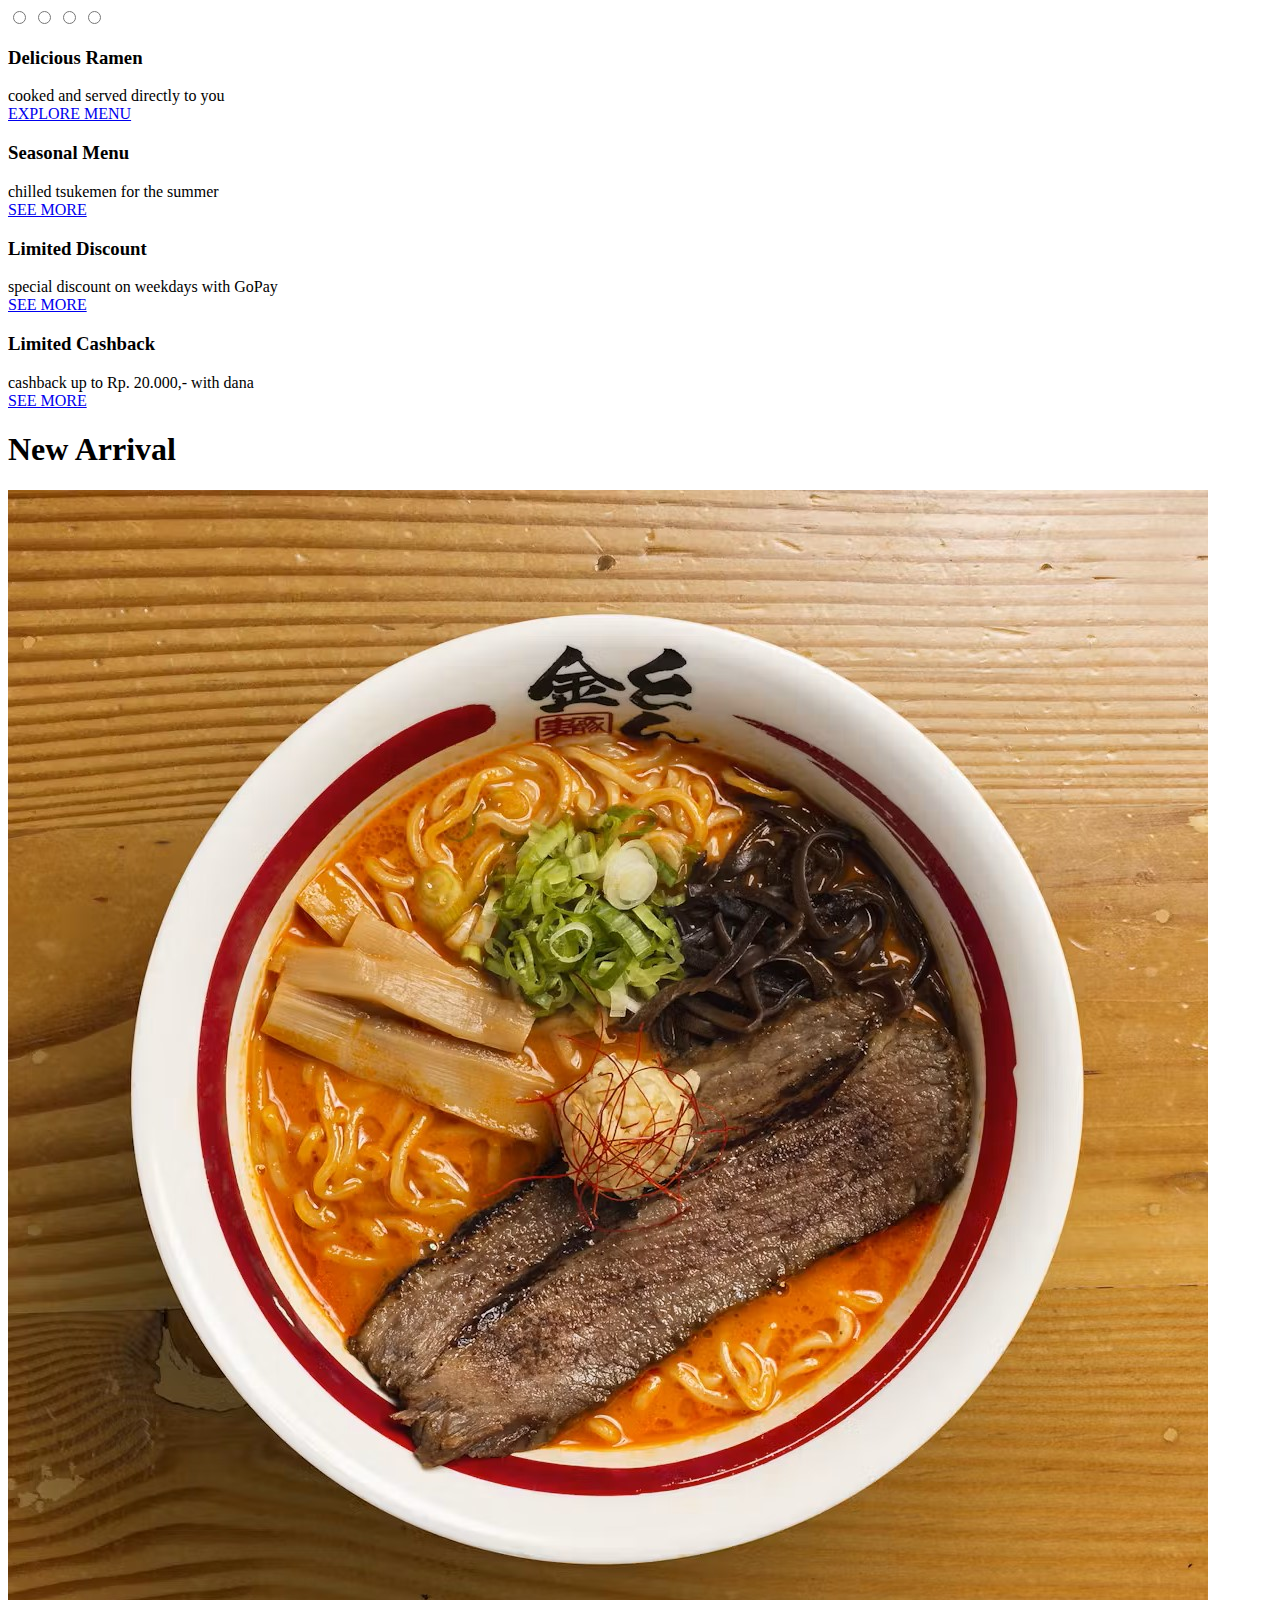
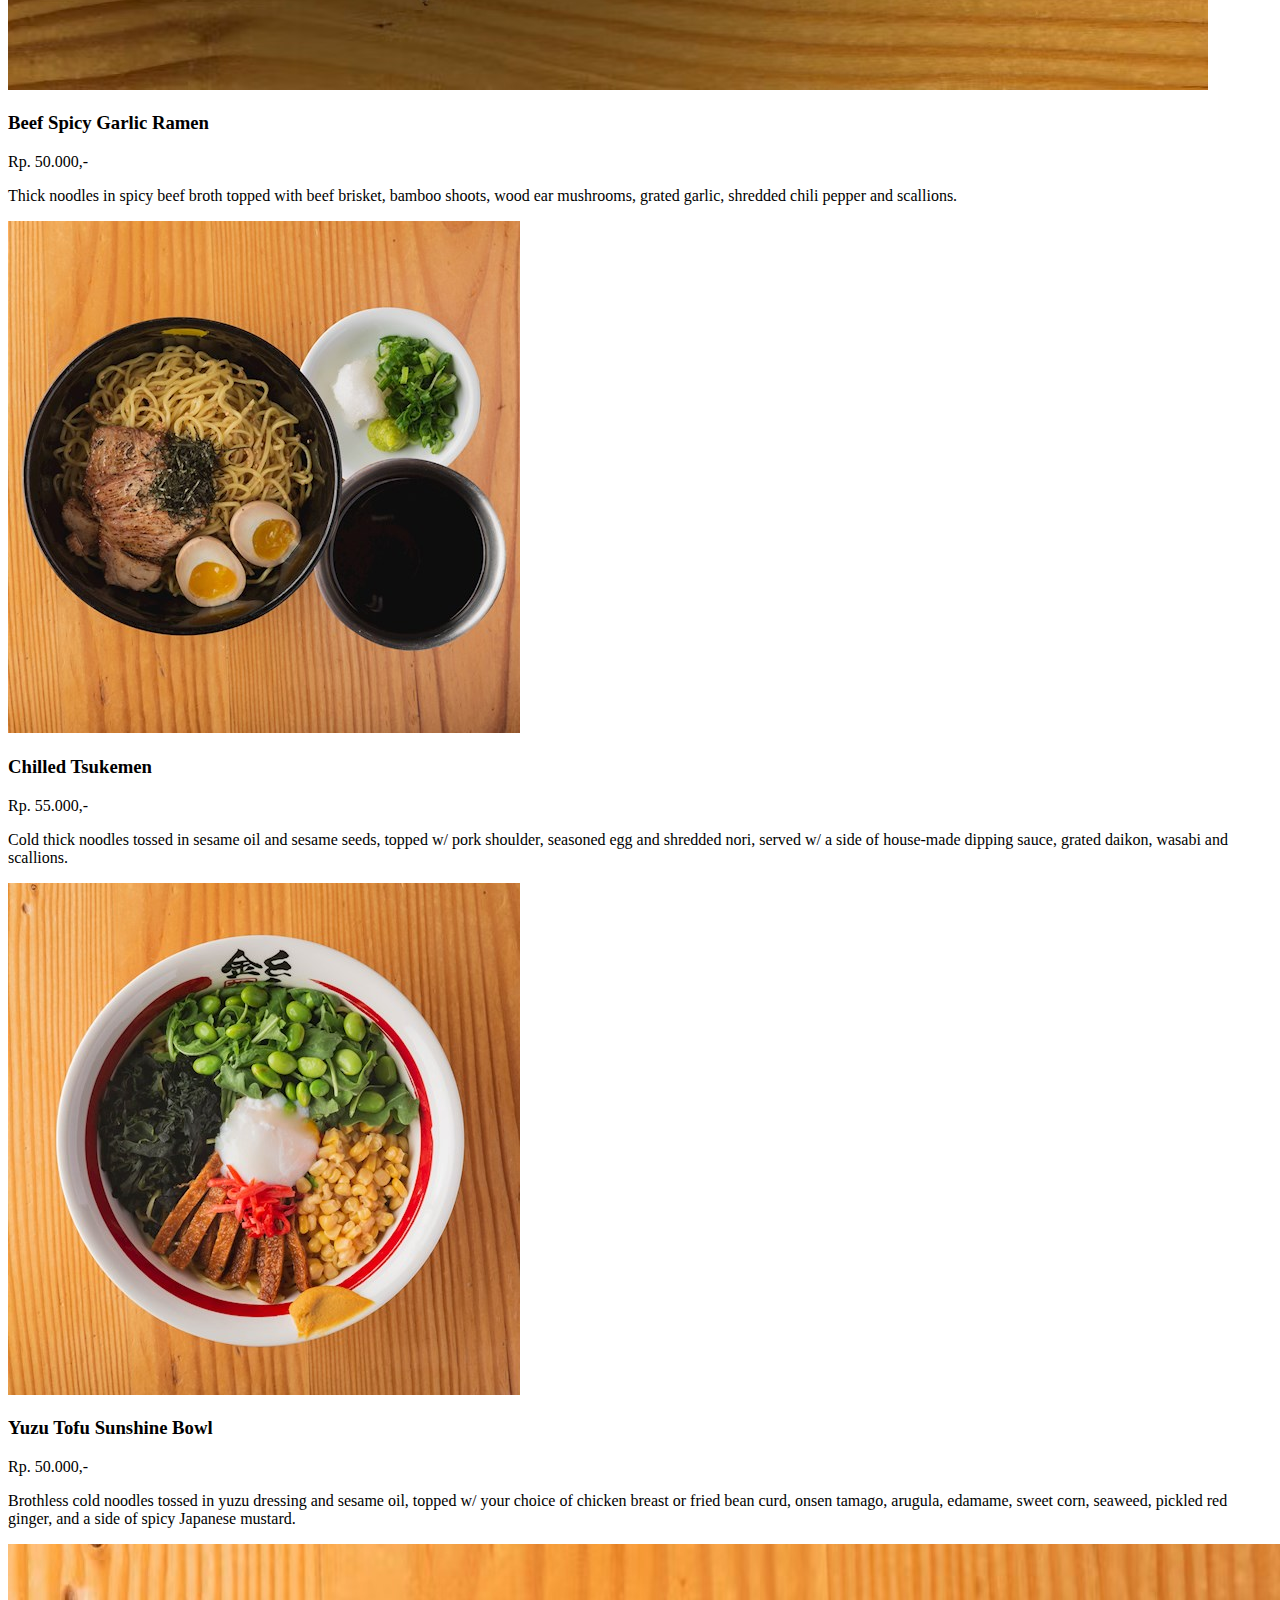
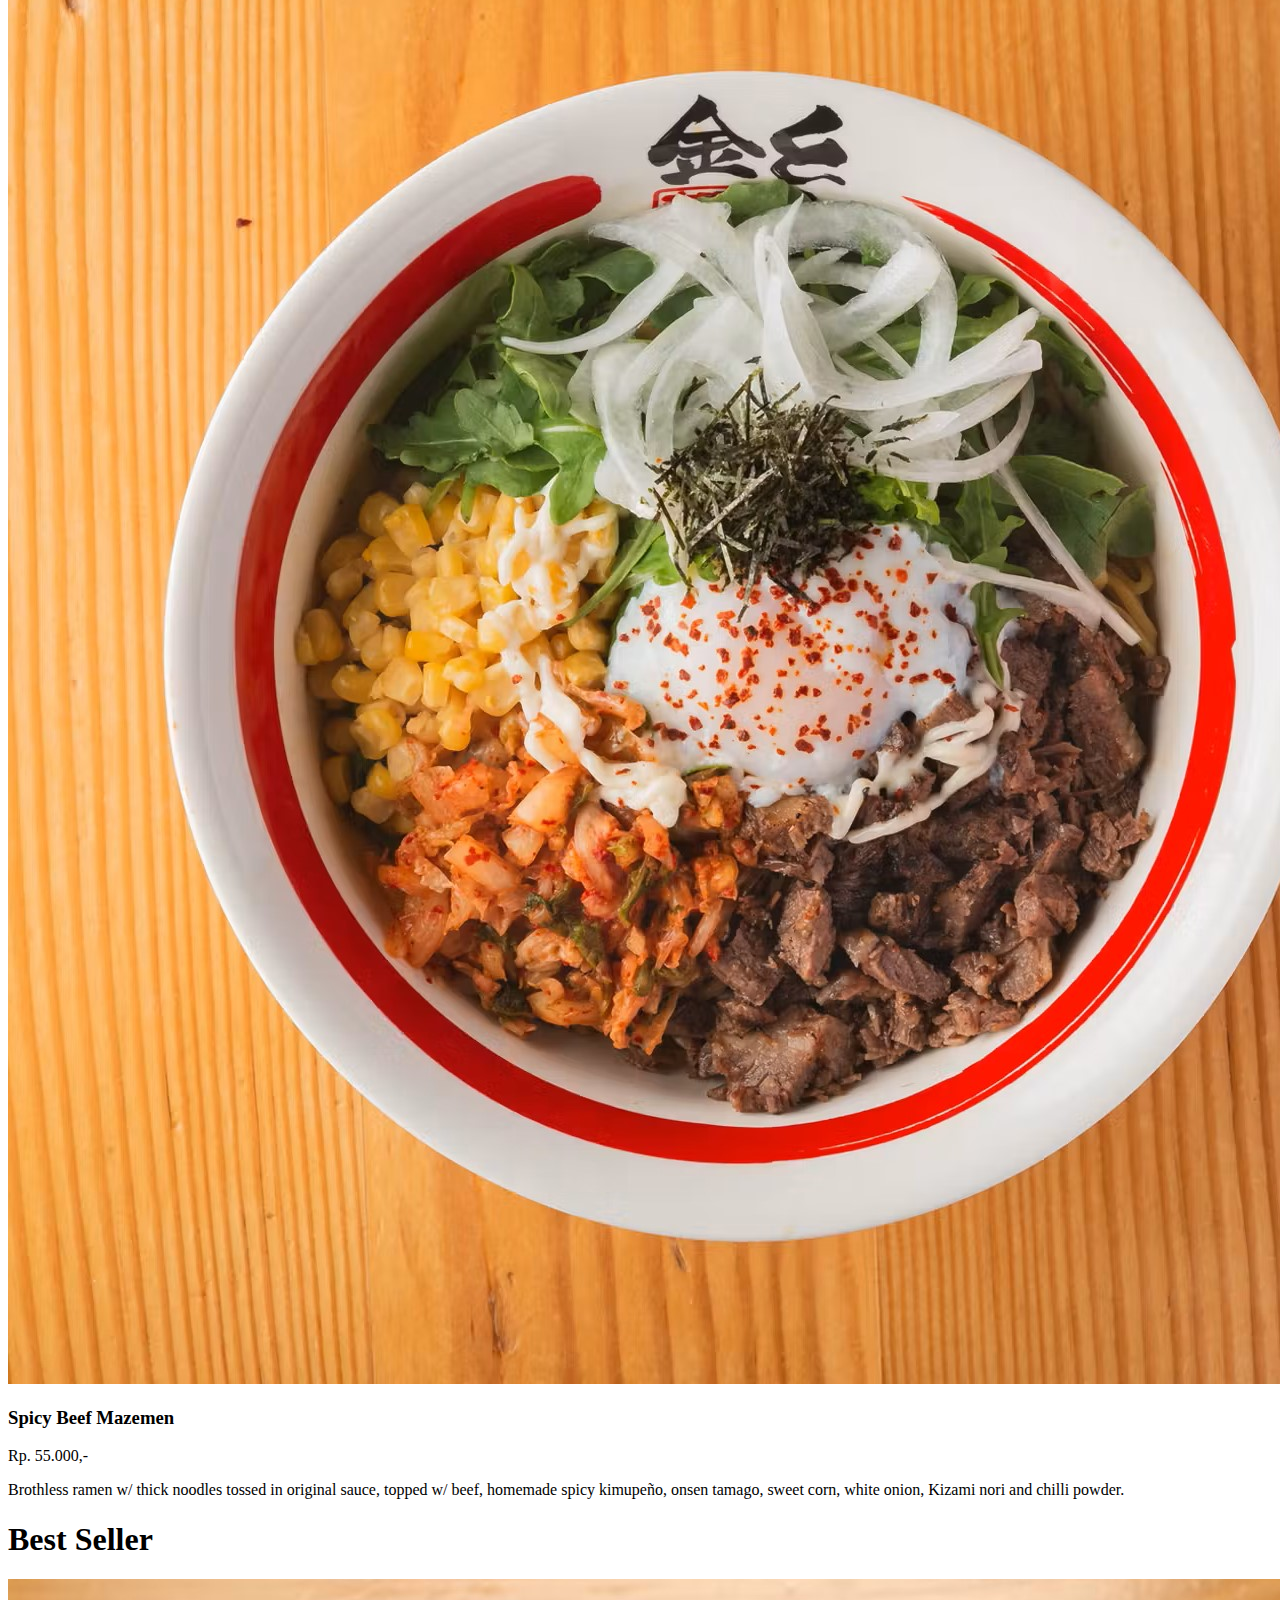
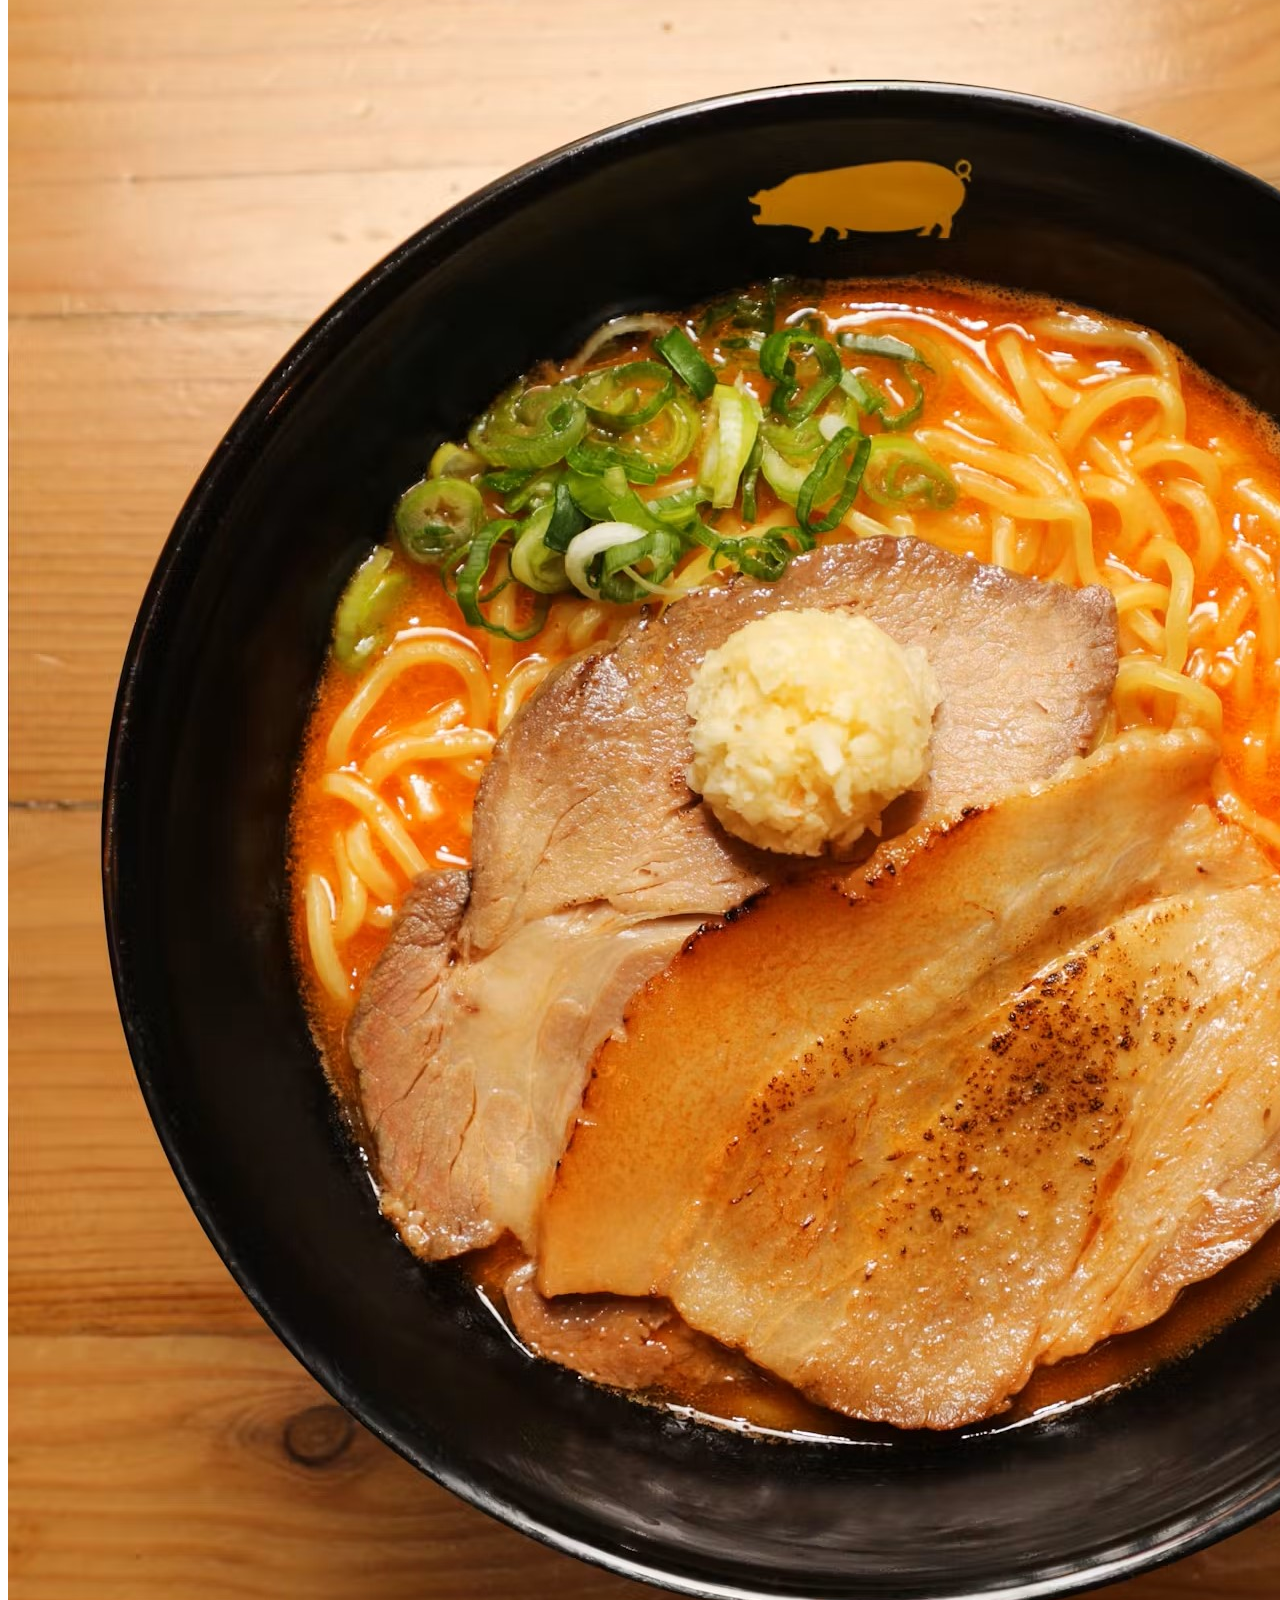
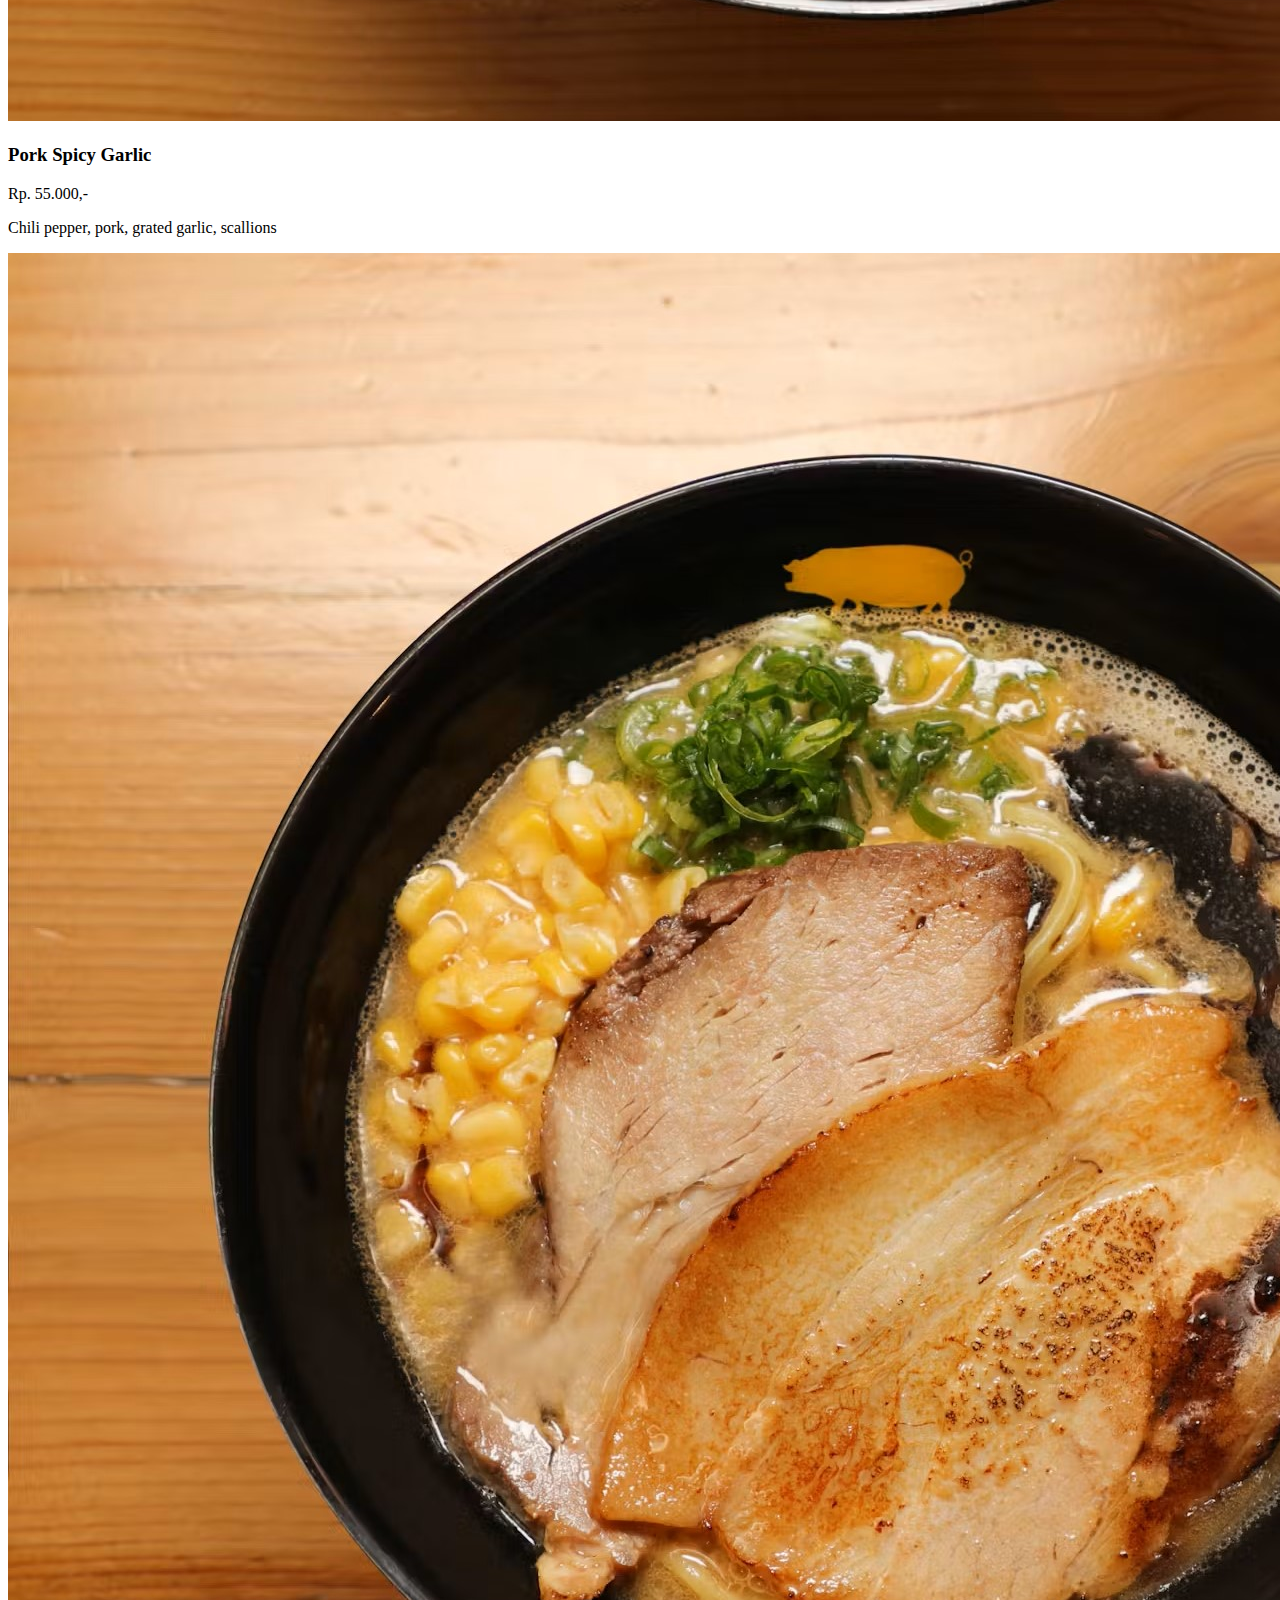
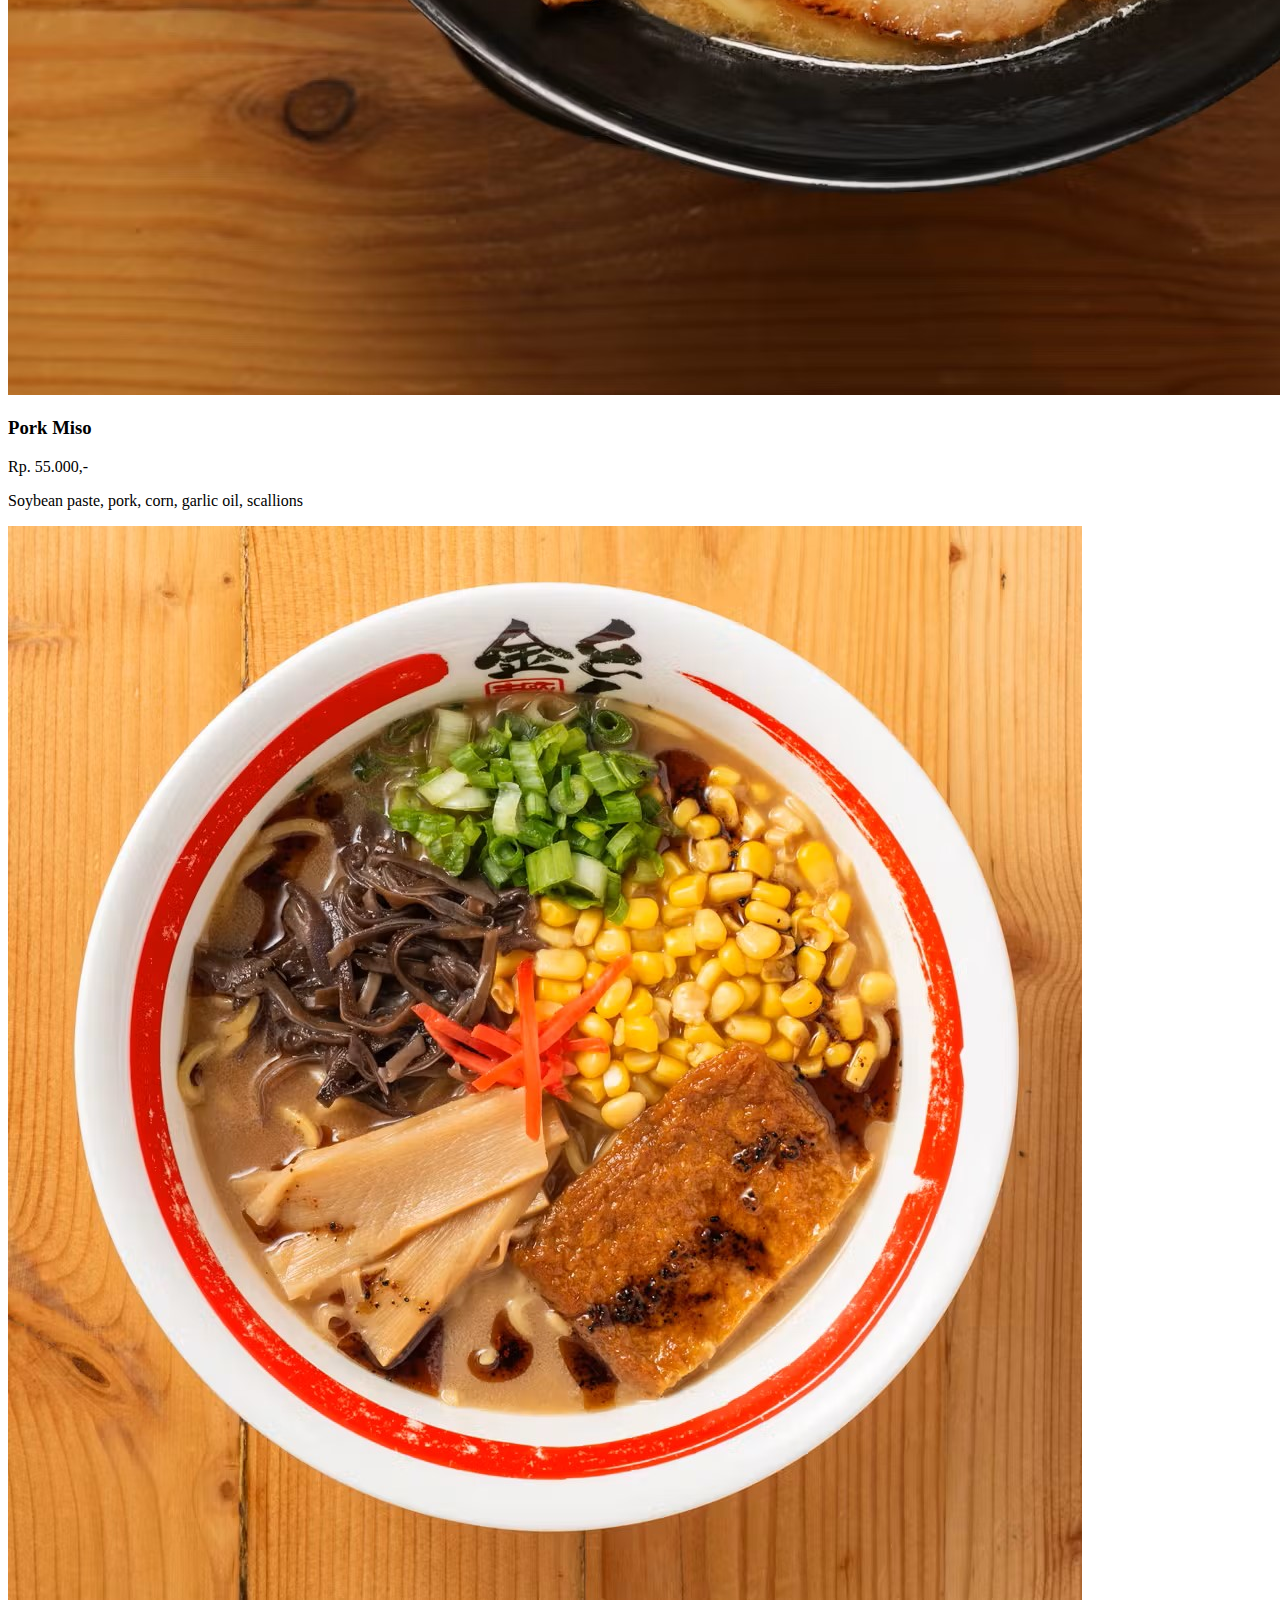
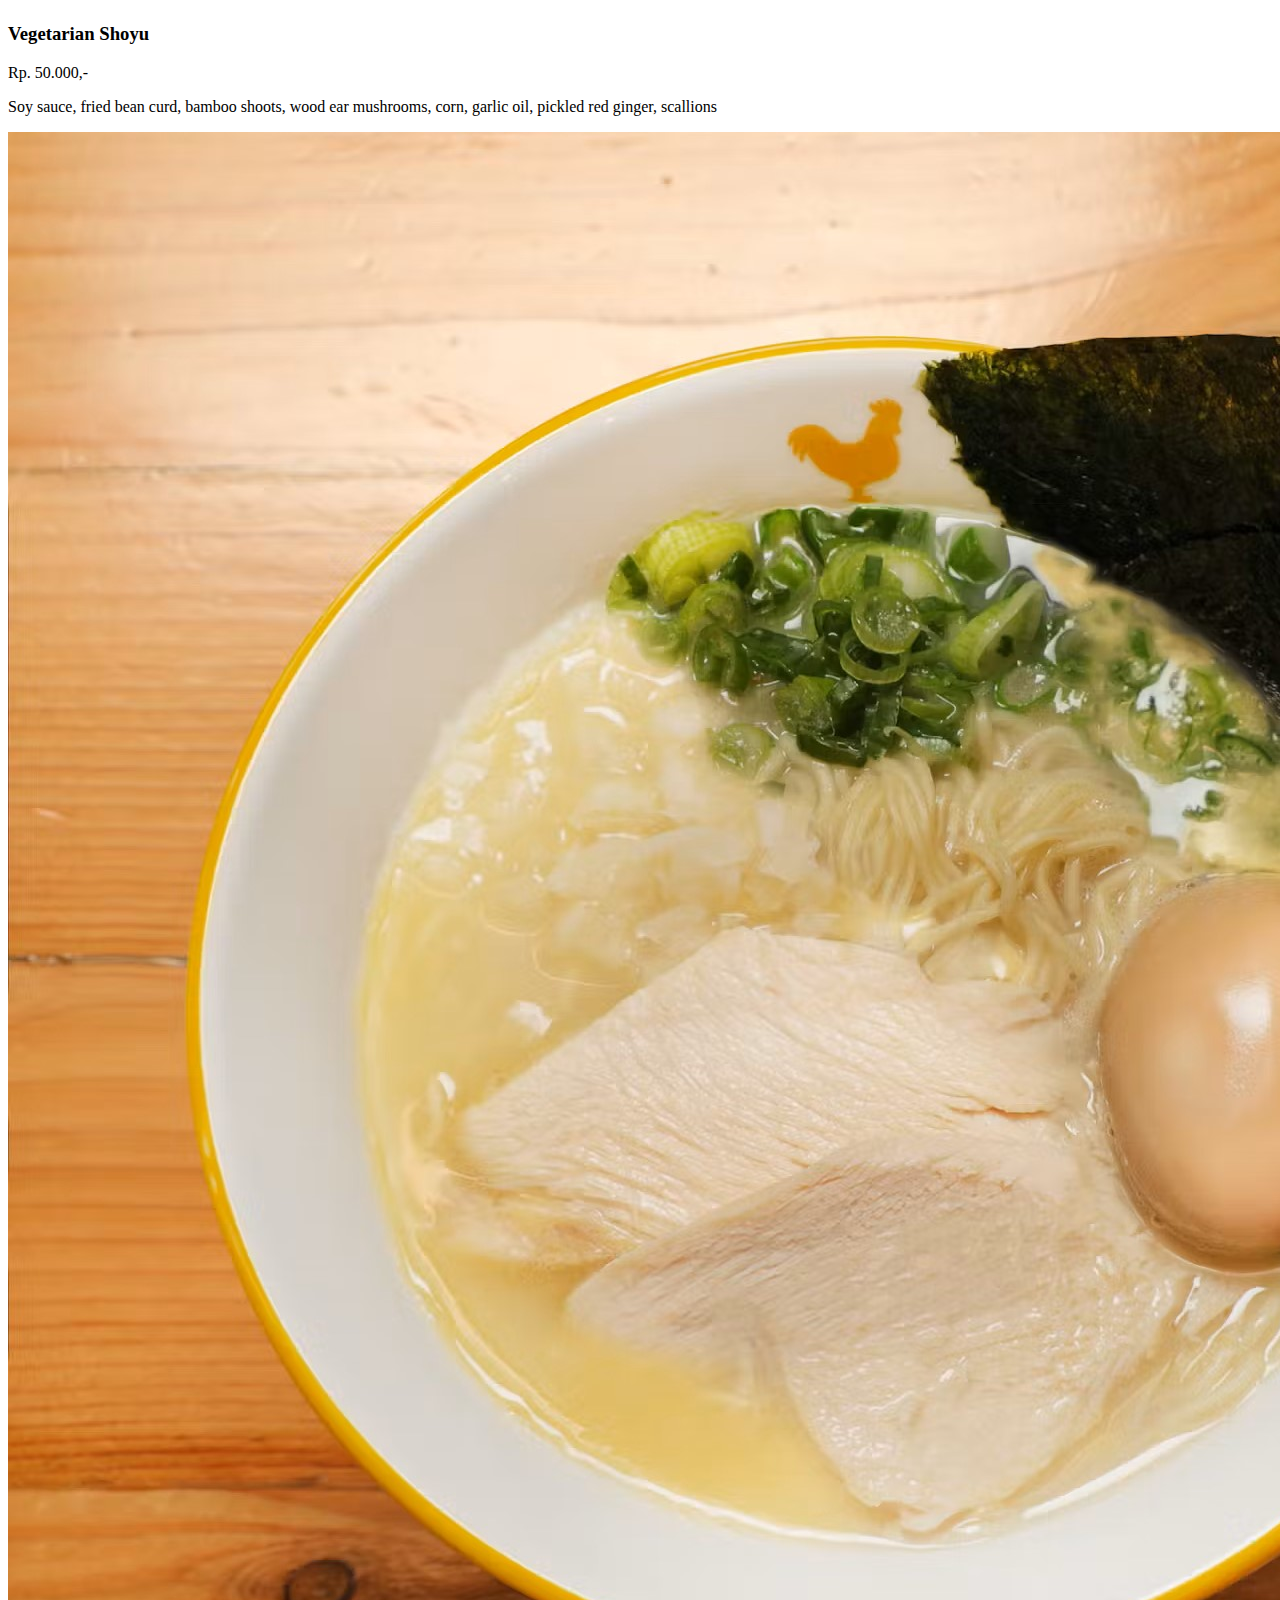
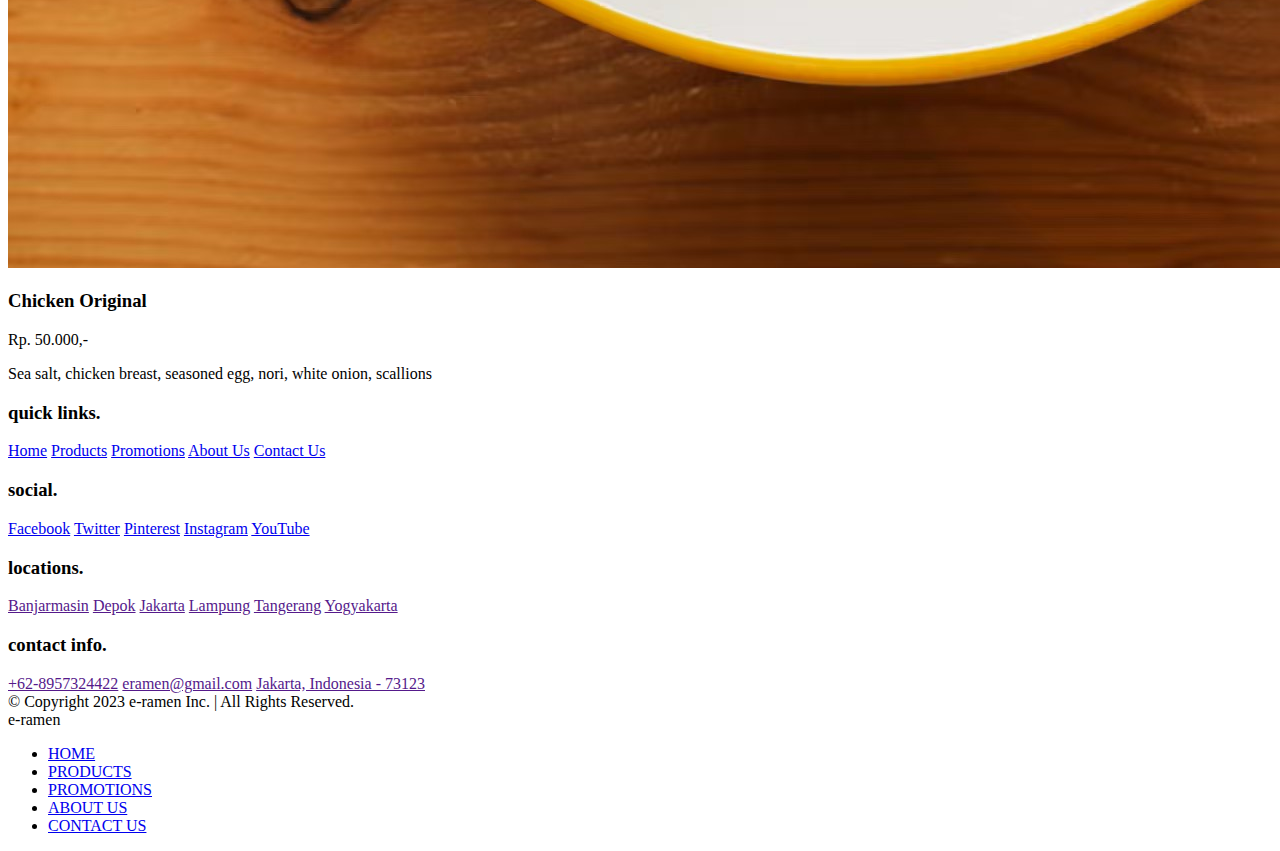
==== index.html @ ca751878 "HTML, CSS, JS and Assets" ====
<!DOCTYPE html>
<html lang="en">
<head>
    <meta charset="UTF-8">
    <meta http-equiv="X-UA-Compatible" content="IE=edge">
    <meta name="viewport" content="width=device-width, initial-scale=1.0">
    <title>Document</title>
    <link rel="stylesheet" href="CSS/index.css">
    <script defer src="JS/index.js"></script>
    <script defer src="JS/navbar.js"></script>
    <link rel="preconnect" href="https://fonts.googleapis.com">
<link rel="preconnect" href="https://fonts.gstatic.com" crossorigin>
<link href="https://fonts.googleapis.com/css2?family=Montserrat&family=Rampart+One&display=swap" rel="stylesheet">
</head>
<body>
    <div class="carousel">
        <div class="gallery">
            <!-- functional buttons -->
            <input type="radio" name="radio-btn" id="radio1">
            <input type="radio" name="radio-btn" id="radio2">
            <input type="radio" name="radio-btn" id="radio3">
            <input type="radio" name="radio-btn" id="radio4">

            <!-- Carousel Content -->
            <div class="slide first">
                <!-- home banner -->
                <section class="banner" id="banner1">
                    <div class="content">
                        <h3>Delicious Ramen</h3>
                        <span>cooked and served directly to you</span> <br>
                        <a href="products.html" class="button">EXPLORE MENU</a>
                    </div>
                </section>
            </div>

            <div class="slide">
                <section class="banner2" id="banner">
                    <div class="content">
                        <h3>Seasonal Menu</h3>
                        <span>chilled tsukemen for the summer</span>
                        <br>
                        <a href="products.html" class="button">SEE MORE</a>
                    </div>
                </section>
            </div>
            
            <div class="slide">
                <section class="banner3" id="banner">
                    <div class="content">
                        <h3>Limited Discount</h3> 
                        <span>special discount on weekdays with GoPay</span>
                        <br>
                        <a href="promotions.html" class="button">SEE MORE</a>
                    </div>
                </section>
            </div>

            <div class="slide">
                <section class="banner4" id="banner">
                    <div class="content">
                        <h3>Limited Cashback</h3> 
                        <span>cashback up to Rp. 20.000,- with dana</span>
                        <br>
                        <a href="promotions.html" class="button">SEE MORE</a>
                    </div>
                </section>
            </div>
            
            <div class="auto-nav">
                <div class="auto-nav1"></div>
                <div class="auto-nav2"></div>
                <div class="auto-nav3"></div>
                <div class="auto-nav4"></div>
            </div>
        </div>

        <div class="manual-nav">
            <label for="radio1" class="manual-btn"></label>
            <label for="radio2" class="manual-btn"></label>
            <label for="radio3" class="manual-btn"></label>
            <label for="radio4" class="manual-btn"></label>
        </div>
    </div>

<!-- home banner ends -->

<!-- new arrival menu -->
<section class="menu">
    <h1 class="heading">New <span>Arrival</span></h1>
    <div class="container">
         <div class="box">
            <div class="image">
                 <img src="Assets/beef-spicy.jpg">
            </div> 
            <div class="content">
             <h3>Beef Spicy Garlic Ramen</h3>
             <div class="price">Rp. 50.000,-</div>
             <p>Thick noodles in spicy beef broth topped with beef brisket, bamboo shoots, wood ear mushrooms, grated garlic, shredded chili pepper and scallions.</p>
            </div>
         </div>

        <div class="box">
            <div class="image">
                 <img src="Assets/chilled-tsukemen.jpg">
            </div> 
            <div class="content">
             <h3>Chilled Tsukemen</h3>
             <div class="price">Rp. 55.000,-</div>
             <p>Cold thick noodles tossed in sesame oil and sesame seeds, topped w/ pork shoulder, seasoned egg and shredded nori, served w/ a side of house-made dipping sauce, grated daikon, wasabi and scallions.</p>
            </div>
         </div>

         <div class="box">
            <div class="image">
                 <img src="Assets/yuzu-tofu.jpg">
            </div> 
            <div class="content">
             <h3>Yuzu Tofu Sunshine Bowl</h3>
             <div class="price">Rp. 50.000,-</div>
             <p>Brothless cold noodles tossed in yuzu dressing and sesame oil, topped w/ your choice of chicken breast or fried bean curd, onsen tamago, arugula, edamame, sweet corn, seaweed, pickled red ginger, and a side of spicy Japanese mustard.</p>
            </div>
         </div>

         <div class="box">
            <div class="image">
                 <img src="Assets/beef-mazemen.jpg">
            </div> 
            <div class="content">
             <h3>Spicy Beef Mazemen</h3>
             <div class="price">Rp. 55.000,-</div>
             <p>Brothless ramen w/ thick noodles tossed in original sauce, topped w/ beef, homemade spicy kimupeño, onsen tamago, sweet corn, white onion, Kizami nori and chilli powder.</p>
            </div>
         </div>
    </div>
</section>
<!-- new arrival menu ends -->

<!-- home recommended menu -->
<section class="menu">
    <div class="bg"></div>
    <h1 class="heading">Best <span> Seller</span></h1>
    <div class="container">
        <div class="box">
            <div class="image">
                 <img src="Assets/pork-spicy.jpg">
            </div> 
 
            <div class="content">
             <h3>Pork Spicy Garlic</h3>
             <div class="price">Rp. 55.000,-</div>
             <p>Chili pepper, pork, grated garlic, scallions</p>
            </div>
         </div>
        
         <div class="box">
            <div class="image">
                 <img src="Assets/pork-miso.jpg">
            </div> 

            <div class="content">
             <h3>Pork Miso</h3>
             <div class="price">Rp. 55.000,-</div>
             <p>Soybean paste, pork, corn, garlic oil, scallions</p>
            </div>
         </div>

        <div class="box">
            <div class="image">
                 <img src="Assets/veg-shoyu.jpg">
            </div> 

            <div class="content">
             <h3>Vegetarian Shoyu</h3>
             <div class="price">Rp. 50.000,-</div>
             <p>Soy sauce, fried bean curd, bamboo shoots, wood ear mushrooms, corn, garlic oil, pickled red ginger, scallions</p>
            </div>
         </div>

         <div class="box">
            <div class="image">
                 <img src="Assets/chicken-original.jpg">
            </div> 

            <div class="content">
             <h3>Chicken Original</h3>
             <div class="price">Rp. 50.000,-</div>
             <p>Sea salt, chicken breast, seasoned egg, nori, white onion, scallions</p>
            </div>
         </div>
    </div>
</section>
<!-- home recommended menu ends -->

<!-- footer starts -->
<section class="footer">
    <div class="box-container">
        <div class="box">
            <h3>quick links.</h3>
            <a href="index.html">Home</a>
            <a href="products.html">Products</a>
            <a href="promotions.html">Promotions</a>
            <a href="about.html">About Us</a>
            <a href="contact.html">Contact Us</a>
        </div>

        <div class="box">
            <h3>social.</h3>
            <a href="https://www.facebook.com/facebook/">Facebook</a>
            <a href="https://twitter.com/explore">Twitter</a>
            <a href="https://www.pinterest.com/ideas/">Pinterest</a>
            <a href="https://www.instagram.com/">Instagram</a>
            <a href="https://www.youtube.com/">YouTube</a>
        </div>

        <div class="box">
            <h3>locations.</h3>
            <a href="">Banjarmasin</a>
            <a href="">Depok</a>
            <a href="">Jakarta</a>
            <a href="">Lampung</a>
            <a href="">Tangerang</a>
            <a href="">Yogyakarta</a>
        </div>

        <div class="box">
            <h3>contact info.</h3>
            <a href="">+62-8957324422</a>
            <a href="">eramen@gmail.com</a>
            <a href="">Jakarta, Indonesia - 73123</a>
        </div>
    </div>

    <div class="copyright">&copy; Copyright 2023 <span>e-ramen Inc.</span> | All Rights Reserved.</div>
</section>
<!-- footer ends -->

<!-- navbar starts -->
<header>
    <div class="logo">e-ramen</div>
    <div class="ham-menu">
        <div class="line"></div>
        <div class="line"></div>
        <div class="line"></div>
    </div>

    <nav class="navbar">
        <ul>
            <li><a class="active" href="index.html">HOME</a></li>
            <li><a href="products.html">PRODUCTS</a></li>
            <li><a href="promotions.html">PROMOTIONS</a></li>
            <li><a href="about.html">ABOUT US</a></li>
            <li><a href="contact.html">CONTACT US</a></li>
        </ul>
    </nav>
</header>   
<!-- navbar ends -->
</body>
</html>
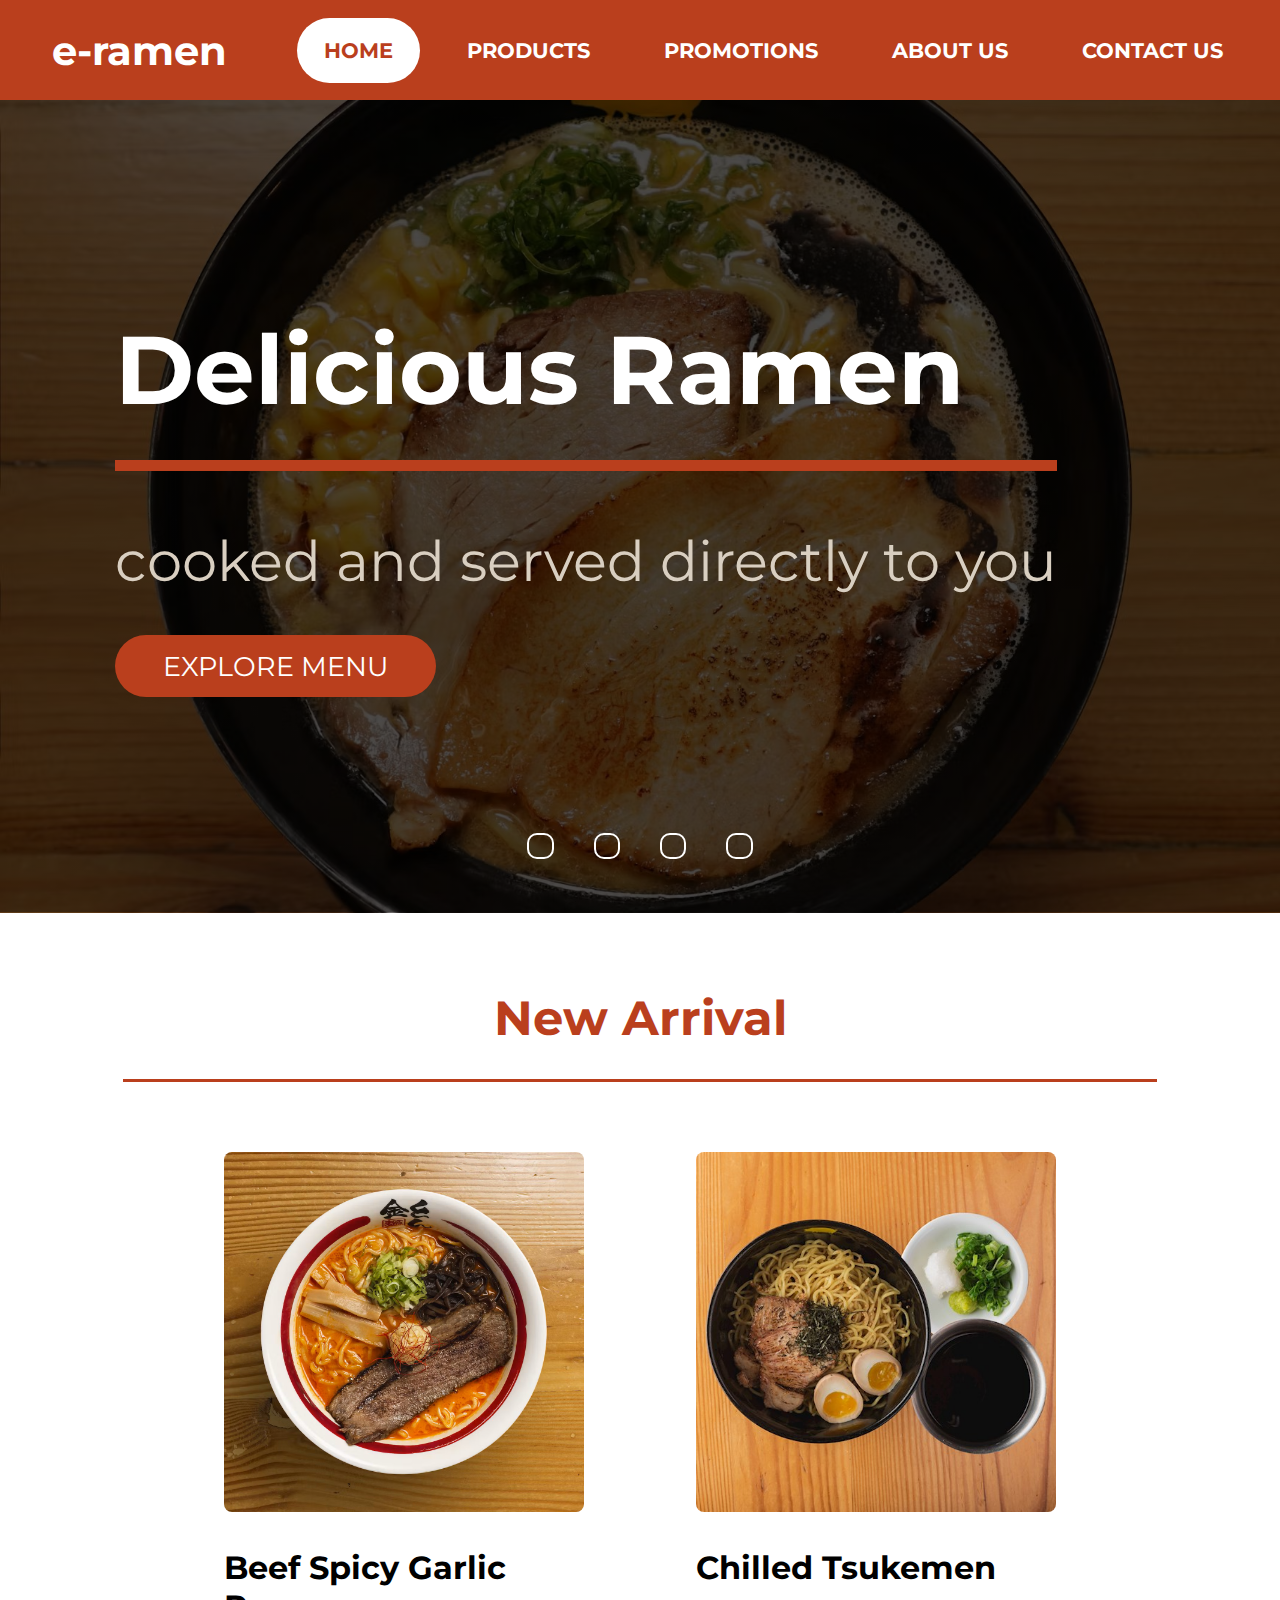
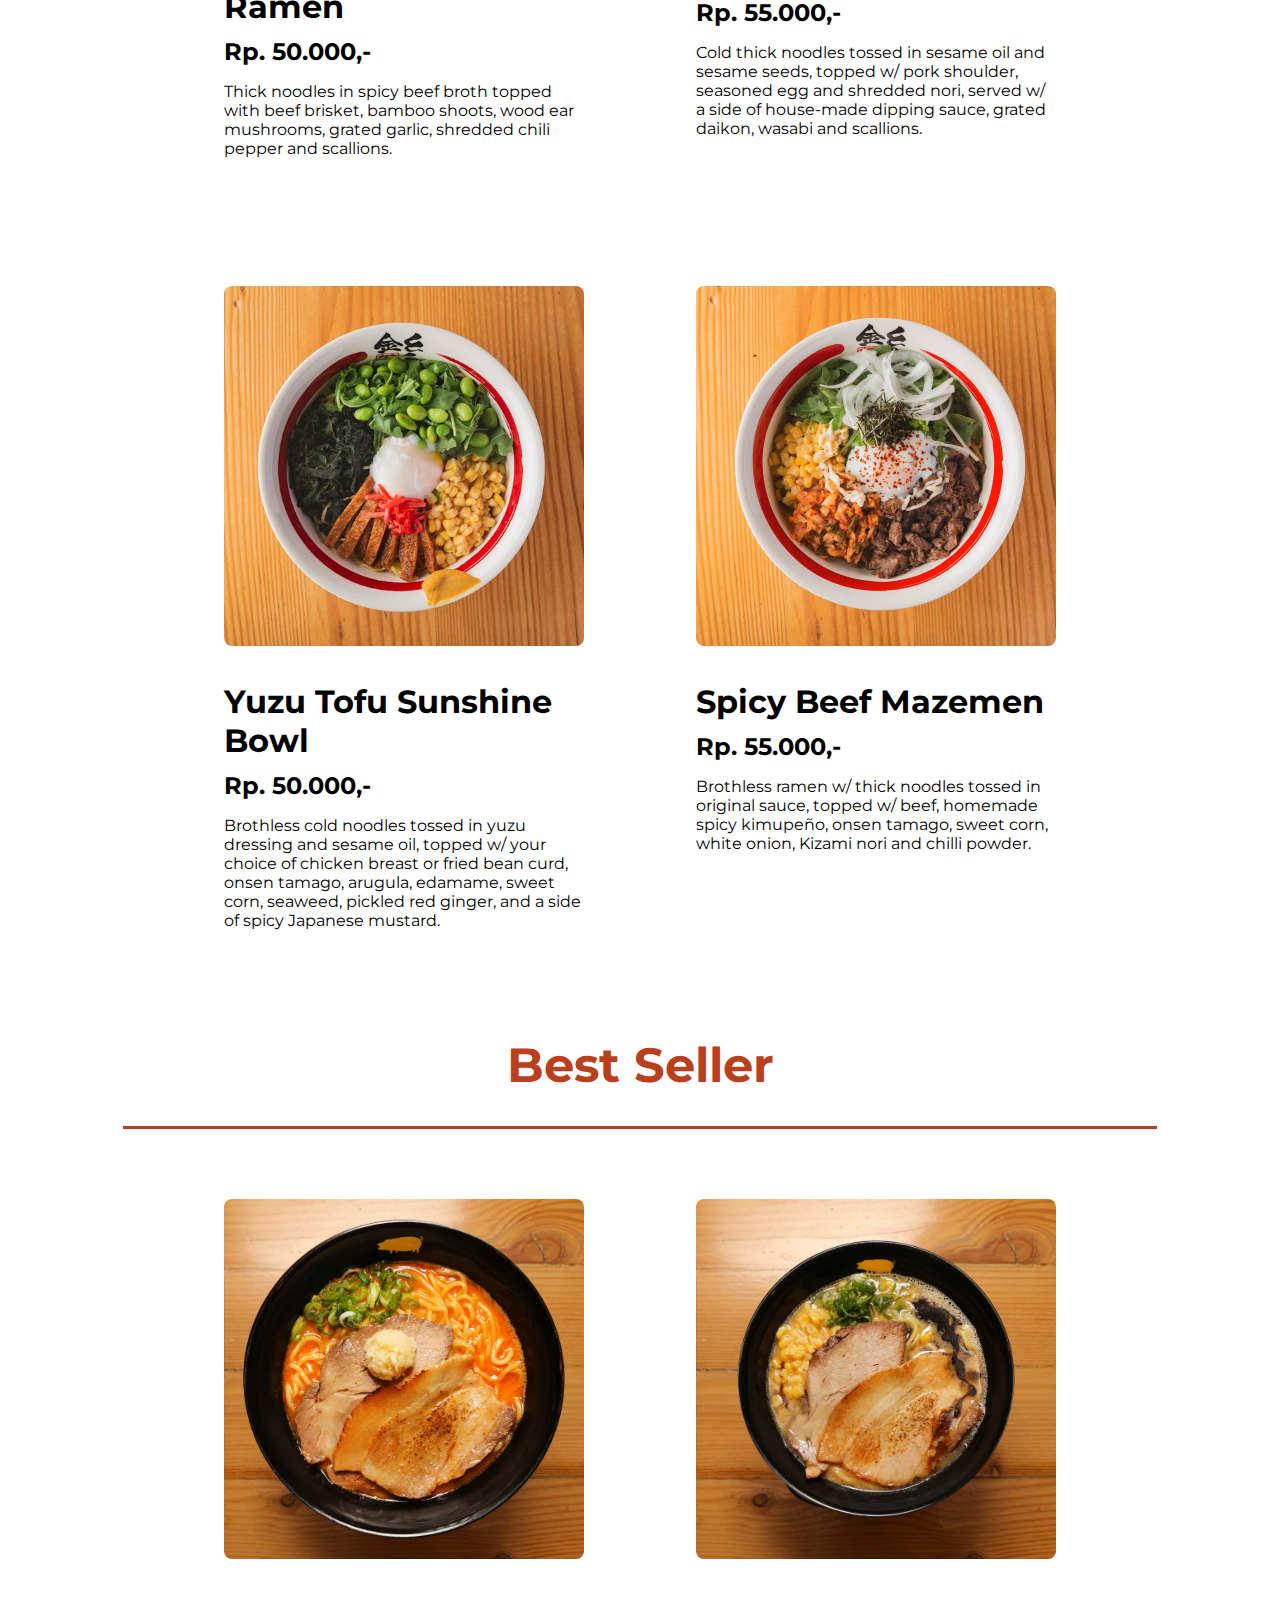
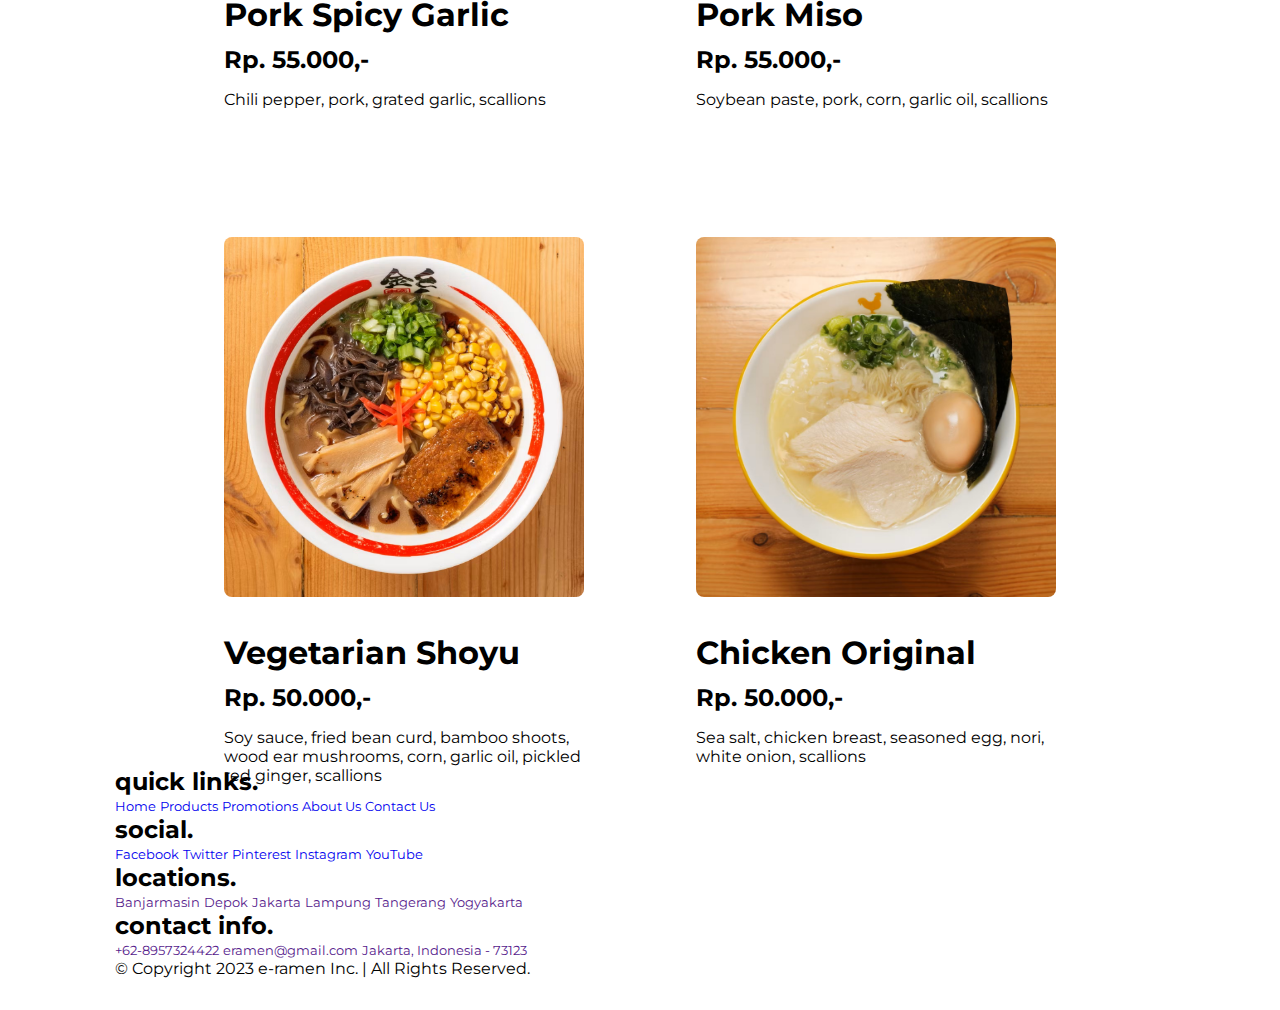
==== commit 58c7a301: "HTML Update" ====
--- a/index.html
+++ b/index.html
@@ -5,9 +5,9 @@
     <meta http-equiv="X-UA-Compatible" content="IE=edge">
     <meta name="viewport" content="width=device-width, initial-scale=1.0">
     <title>Document</title>
-    <link rel="stylesheet" href="CSS/index.css">
-    <script defer src="JS/index.js"></script>
-    <script defer src="JS/navbar.js"></script>
+    <link rel="stylesheet" href="index.css">
+    <script defer src="index.js"></script>
+    <script defer src="navbar.js"></script>
     <link rel="preconnect" href="https://fonts.googleapis.com">
 <link rel="preconnect" href="https://fonts.gstatic.com" crossorigin>
 <link href="https://fonts.googleapis.com/css2?family=Montserrat&family=Rampart+One&display=swap" rel="stylesheet">
--- a/index.css
+++ b/index.css
@@ -0,0 +1,548 @@
+/* base styling */
+*{
+    padding: 0;
+    margin: 0;
+    text-decoration: none;
+    list-style: none;
+    box-sizing: border-box;
+    font-family: 'Montserrat', sans-serif;
+    /* font-family: Arial, Helvetica, sans-serif; */
+}
+
+body{
+    background: white;
+}
+
+section{
+    padding: 2rem 9%;
+}
+
+.heading{
+    position: relative;
+    text-align: center;
+    font-size: 3rem;
+    font-weight: 700;
+    color: #BA3F1D;
+    padding-top: 1rem;
+    padding-bottom: 2rem;
+    margin: 0.5rem;
+    border-bottom: 0.2rem solid #BA3F1D;
+    top: 100px;
+}
+/* end base */
+
+/* carousel styling */
+.carousel{
+    position: relative;
+    top: 80px;
+    width: 100%;
+    /* height: 50vw; */
+    overflow: hidden;
+}
+
+.gallery{
+    width: 500%;
+    /* height: 42.8vw; */
+    display: flex;
+}
+
+.gallery input{
+    display: none;
+}
+
+.slide{
+    width: 20%;
+    transition: 2s;
+}
+
+.slide img{
+    width: 100%;
+    height: 100%;
+}
+
+/* manual nav */
+
+.manual-nav{
+    position: absolute;
+    display: flex;
+    width: 100%;
+    margin-top: -5rem;
+    display: flex;
+    justify-content: center;
+}
+
+.manual-btn{
+    border: 2px solid white;
+    padding: 0.7rem;
+    cursor: pointer;
+    border-radius: 10px;
+    transition: 0.5s;
+}
+
+.manual-btn:not(:last-child){
+    margin-right: 40px;
+}
+
+.manual-btn:hover{
+    background: white;
+    transition: 0.5s;
+}
+
+#radio1:checked ~ .first{
+    margin-left: 0;
+}
+
+#radio2:checked ~ .first{
+    margin-left: -20%;
+}
+
+#radio3:checked ~ .first{
+    margin-left: -40%;
+}
+
+#radio4:checked ~ .first{
+    margin-left: -60%;
+}
+
+/* auto button visibility not working */
+
+.auto-nav{
+    position: absolute;
+    display: flex;
+    width: 100%;
+    margin-top: -5vw;
+    display: flex;
+    justify-content: center;
+}
+
+.auto-nav div{
+    border: 2px solid white;
+    padding: 0.5vw;
+    cursor: pointer;
+    border-radius: 10px;
+    transition: 0.5s;
+}
+
+.auto-nav div:not(:last-child){
+    margin-right: 40px;
+}
+
+#radio1:checked ~ .auto-nav .auto-nav1{
+    background: white;
+}
+
+#radio2:checked ~ .auto-nav .auto-nav2{
+    background: white;
+}
+
+#radio3:checked ~ .auto-nav .auto-nav3{
+    background: white;
+}
+
+#radio4:checked ~ .auto-nav .auto-nav4{
+    background: white;
+}
+/* carousel styling ends */
+
+/* carousel content*/
+section{
+    padding: 2rem 9%;
+}
+
+.banner{
+    position: relative;
+    display: flex;
+    align-items: center;
+    /* justify-content: center; */
+    min-height: 92.5vh;
+    background-image: linear-gradient(rgba(0,0,0,0.7), rgba(0,0,0,0.7)), url(Assets/pork-miso.jpg);
+    background-position: center;
+    background-size: cover;
+}
+
+.banner .content{
+    max-width: 100%;
+}
+
+.banner .content h3{
+    font-size: 6rem;
+    color: white;
+    padding-top: 1rem;
+    padding-bottom: 2rem;
+    margin-bottom: 3rem;
+    border-bottom: 0.7rem solid #BA3F1D;
+}
+
+.banner .content span{
+    font-size: 3.5rem;
+    color: #D9CFC1;
+    padding: 1rem 0;
+    line-height: 1.5;
+}
+
+.banner2{
+    position: relative;
+    display: flex;
+    align-items: center;
+    /* justify-content: center; */
+    min-height: 92.5vh;
+    background-image: linear-gradient(rgba(0,0,0,0.7), rgba(0,0,0,0.7)), url(Assets/chilled-tsukemen.jpg);
+    background-position: center;
+    background-size: cover;
+}
+
+.banner2 .content{
+    max-width: 100%;
+}
+
+.banner2 .content h3{
+    font-size: 6rem;
+    color: white;
+    padding-top: 1rem;
+    padding-bottom: 2rem;
+    margin-bottom: 3rem;
+    border-bottom: 0.7rem solid #BA3F1D;
+}
+
+.banner2 .content span{
+    font-size: 3.5rem;
+    color: #D9CFC1;
+    padding: 1rem 0;
+    line-height: 1.5;
+}
+
+.banner3{
+    position: relative;
+    display: flex;
+    align-items: center;
+    /* justify-content: center; */
+    min-height: 92.5vh;
+    background-image: linear-gradient(rgba(0,0,0,0.7), rgba(0,0,0,0.7)), url(Assets/beef-spicy.jpg);
+    background-position: center;
+    background-size: cover;
+}
+
+.banner3 .content{
+    max-width: 100%;
+}
+
+.banner3 .content h3{
+    font-size: 6rem;
+    color: white;
+    padding-top: 1rem;
+    padding-bottom: 2rem;
+    margin-bottom: 3rem;
+    border-bottom: 0.7rem solid #BA3F1D;
+}
+
+.banner3 .content span{
+    font-size: 3.5rem;
+    color: #D9CFC1;
+    padding: 1rem 0;
+    line-height: 1.5;
+}
+
+.banner4{
+    position: relative;
+    display: flex;
+    align-items: center;
+    /* justify-content: center; */
+    min-height: 92.5vh;
+    background-image: linear-gradient(rgba(0,0,0,0.7), rgba(0,0,0,0.7)), url(Assets/chicken-original.jpg);
+    background-position: center;
+    background-size: cover;
+}
+
+.banner4 .content{
+    max-width: 100%;
+}
+
+.banner4 .content h3{
+    font-size: 6rem;
+    color: white;
+    padding-top: 1rem;
+    padding-bottom: 2rem;
+    margin-bottom: 3rem;
+    border-bottom: 0.7rem solid #BA3F1D;
+}
+
+.banner4 .content span{
+    font-size: 3.5rem;
+    color: #D9CFC1;
+    padding: 1rem 0;
+    line-height: 1.5;
+}
+
+.button{
+    display: inline-block;
+    padding: 0.9rem 3rem;
+    font-size: 1.7rem;
+    /* font-weight: 600; */
+    cursor: pointer;
+    color: #fff;
+    text-transform: none;
+    /* border: 0.1rem solid #BA3F1D; */
+    border-radius: 2rem;
+    margin-top: 2rem;
+    margin-right: 2rem;
+    background: #BA3F1D;
+    transition: 0.2s;
+}
+
+.button:hover{
+    background: #fff;
+    color: #BA3F1D;
+    /* font-weight: 600; */
+}
+/* carousel content ends */
+
+/* rec menu starts */
+.menu .container{
+    display: flex;
+    flex-wrap: wrap;
+    gap: 3rem;
+    justify-content: center
+}
+
+.menu .container .box{
+    position: relative;
+    top: 130px;
+    flex-basis:20rem;
+    /* box-shadow: 0 0.5rem 1.5rem black; */
+    border-radius: 0.5rem;
+    border: 0.1 rem solid black;
+}
+
+/* .menu .bg{
+    position: absolute;
+    top: 1400px;
+    left: 0px;
+    width: 99vw;
+    height: 45vw;
+    background-color: antiquewhite;
+} */
+
+.menu .container .box .discount{
+    position: absolute;
+    top: 2rem;
+    left: 2rem;
+    padding: 0.8rem 0.8rem;
+    padding-left: 1rem;
+    padding-right: 1rem;
+    font-size: 1.5rem;
+    font-weight: bold;
+    color: #D9CFC1;
+    background: #BA3F1D;
+    /* z-index: 1; */
+    border-radius: 0.5rem;
+    /* opacity: 0.6; */
+}
+
+.menu .container .box .image{
+    position: relative;
+    text-align: left;
+    margin: 2rem;
+    /* overflow: hidden; */
+}
+
+.menu .container .box .image img{
+    height: 22.5rem;
+    width: 22.5rem;
+    border-radius: 0.5rem;
+}
+
+.menu .container .box:hover{
+    transform: translate(0px, -8px);
+    transition: 0.5s;
+}
+
+.menu .container .box .content{
+    padding: 0 2rem 3rem;
+    text-align: left;
+}
+
+.menu .container .box .content h3{
+    font-size: 2rem;
+    color: black;
+}
+
+.menu .container .box .content .price{
+    font-size: 1.5rem;
+    color: black;
+    font-weight: bolder;
+    padding-top: 0.7rem;
+}
+
+.menu .container .box .content .price span{
+    font-size: 1rem;
+    margin: 0.5rem;
+    color: gray;
+    font-weight: lighter;
+    text-decoration: line-through;
+}
+
+.menu .container .box .content p{
+    font-size: 1rem;
+    color: black;
+    padding-top: 1rem;
+}
+
+/* rec menu ends */
+
+/* navbar styling */
+header{
+    position: fixed;
+    top: 0;
+    width: 100%;
+    height: 100px;
+    background: #BA3F1D;
+    display: flex;
+    align-items: center;
+    justify-content: space-between;
+    padding: 0 100px;
+}
+
+.logo{
+    margin: 2rem;
+    font-size: 2.5rem;
+    font-weight: bold;
+    color: #fff;
+}
+
+.ham-menu{
+    display: none
+}
+
+.navbar ul{
+    display: flex;
+}
+
+.navbar ul li a{
+    font-weight: 700;
+    display: block; 
+    color: #fff;
+    font-size: 1.3rem;
+    padding: 20px 27px;
+    border-radius: 50px;
+    transition: 0.2s;
+    margin: 0 10px;
+}
+
+.navbar ul li a:hover{
+    font-weight: 700;
+    color: #BA3F1D;
+    background: #fff;
+}
+
+.navbar ul li a.active{
+    font-weight: 700;
+    color: #BA3F1D;
+    background: #fff;
+}
+/* navbar ends */
+
+    /* footer styling */
+    .footer .box-container{
+        gap: 1rem;
+    }
+
+    .footer .box-container .box{
+        flex: 1 1 10rem;
+    }
+
+    .footer .box-container .box h3{
+        font-size: 1.5rem;
+    }
+
+    .footer .box-container .box a{
+        font-size: 0.8rem;
+    }
+
+    .footer .copyright{
+        font-size: 1rem;
+    }
+    /* footer ends */
+
+/* media styling */
+@media(max-width: 1400px){
+    header{
+        padding: 0 20px;
+    }
+}
+
+@media(max-width: 1180px){
+    header{
+        padding: 0 30px;
+    }
+
+    .ham-menu{
+        display: block;
+        cursor: pointer;
+    }
+
+    .ham-menu .line{
+        width: 30px;
+        height: 3px;
+        background: white;
+        margin: 6px 0;
+    }
+
+    .navbar{
+        height: 0;
+        position: absolute;
+        top: 80px;
+        left: 0;
+        right: 0;
+        width: 100vw;
+        background: #BA3F1D;
+        transition: 0.2s;
+        overflow: hidden;
+    }
+
+    .navbar.active{
+        height: 550px;
+    }
+
+    .navbar ul{
+        display: block;
+        width: fit-content;
+        margin: 80px auto 0 auto;
+        text-align: center;
+        transition: 0.5s;
+        opacity: 0;
+    }
+
+    .navbar.active ul{
+        opacity: 1;
+    }
+
+    .navbar ul li a{
+        margin-bottom: 20px;
+    }
+}
+/* navbar ends */
+
+@media(max-width: 768px){
+    /* footer styling */
+    .footer .box-container{
+        gap: 1rem;
+    }
+
+    .footer .box-container .box{
+        flex: 1 1 10rem;
+    }
+
+    .footer .box-container .box h3{
+        font-size: 1.5rem;
+    }
+
+    .footer .box-container .box a{
+        font-size: 0.8rem;
+    }
+
+    .footer .copyright{
+        font-size: 1rem;
+    }
+    /* footer ends */
+}
+/* media styling ends*/